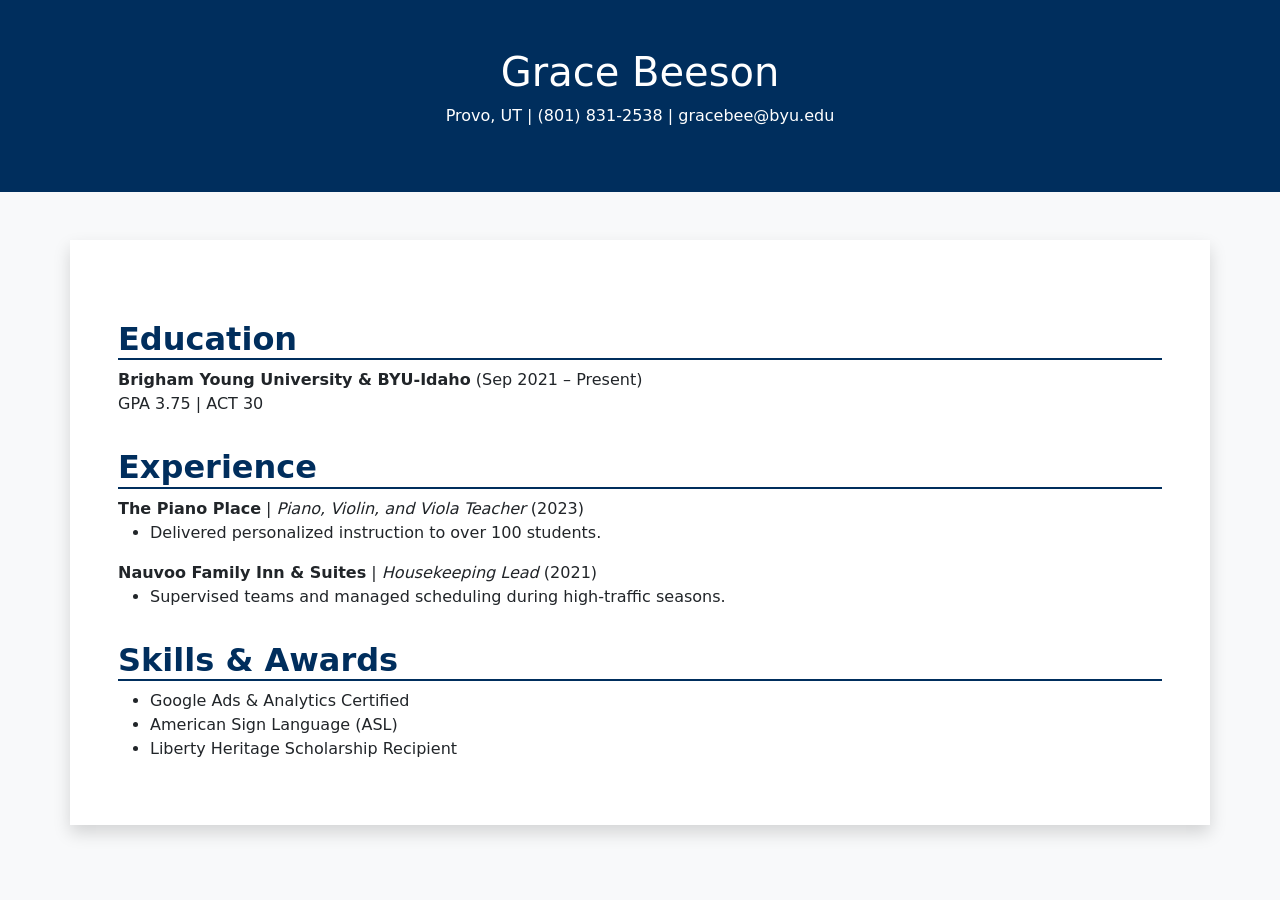
==== index.html @ 6b25d286 "Update index.html" ====
<!DOCTYPE html>
<html lang="en">
<head>
    <meta charset="UTF-8">
    <meta name="viewport" content="width=device-width, initial-scale=1.0">
    <title>Grace Beeson | Professional Resume</title>
    <link href="https://cdn.jsdelivr.net/npm/bootstrap@5.3.0/dist/css/bootstrap.min.css" rel="stylesheet">
    <style>
        .resume-header { background-color: #002e5d; color: white; padding: 3rem 0; }
        .section-title { border-bottom: 2px solid #002e5d; color: #002e5d; margin-top: 2rem; font-weight: bold; }
    </style>
</head>
<body class="bg-light">
    <header class="resume-header text-center">
        <h1>Grace Beeson</h1>
        <p>Provo, UT | (801) 831-2538 | gracebee@byu.edu</p>
    </header>

    <div class="container bg-white shadow my-5 p-5">
        <section>
            <h2 class="section-title">Education</h2>
            <p><strong>Brigham Young University & BYU-Idaho</strong> (Sep 2021 – Present)<br>
            GPA 3.75 | ACT 30</p>
        </section>

        <section>
            <h2 class="section-title">Experience</h2>
            <div class="mb-3">
                <strong>The Piano Place</strong> | <em>Piano, Violin, and Viola Teacher</em> (2023)
                <ul>
                    <li>Delivered personalized instruction to over 100 students.</li>
                </ul>
                <strong>Nauvoo Family Inn & Suites</strong> | <em>Housekeeping Lead</em> (2021)
                <ul>
                    <li>Supervised teams and managed scheduling during high-traffic seasons.</li>
                </ul>
            </div>
        </section>

        <section>
            <h2 class="section-title">Skills & Awards</h2>
            <ul>
                <li>Google Ads & Analytics Certified</li>
                <li>American Sign Language (ASL)</li>
                <li>Liberty Heritage Scholarship Recipient</li>
            </ul>
        </section>
    </div>
</body>
</html>
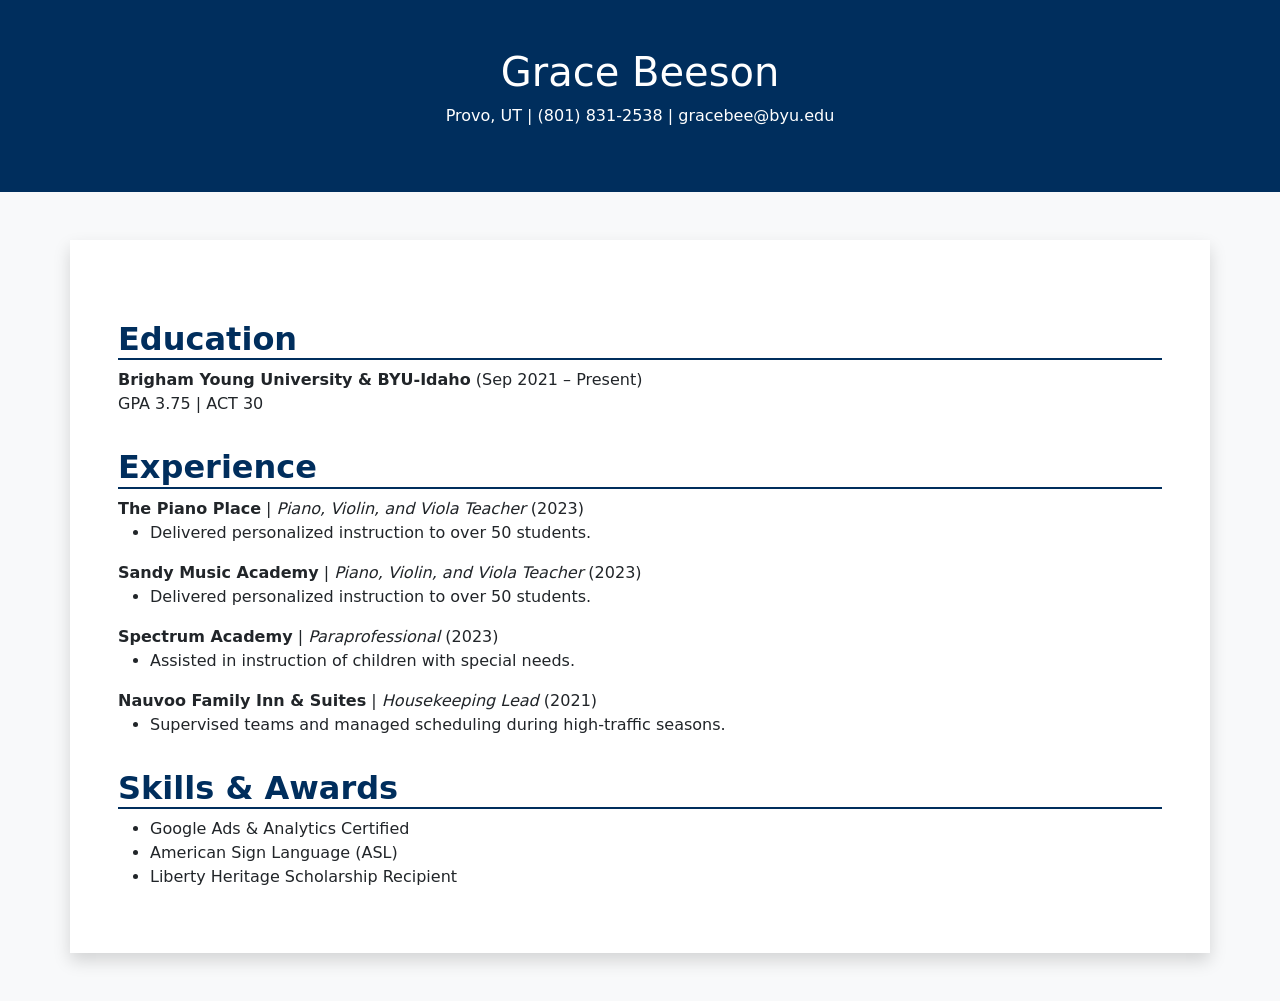
==== commit cd9adf9c: "Update index.html" ====
--- a/index.html
+++ b/index.html
@@ -28,7 +28,15 @@
             <div class="mb-3">
                 <strong>The Piano Place</strong> | <em>Piano, Violin, and Viola Teacher</em> (2023)
                 <ul>
-                    <li>Delivered personalized instruction to over 100 students.</li>
+                    <li>Delivered personalized instruction to over 50 students.</li>
+                </ul>
+                <strong>Sandy Music Academy</strong> | <em>Piano, Violin, and Viola Teacher</em> (2023)
+                <ul>
+                    <li>Delivered personalized instruction to over 50 students.</li>
+                </ul>
+                <strong>Spectrum Academy</strong> | <em>Paraprofessional</em> (2023)
+                <ul>
+                    <li>Assisted in instruction of children with special needs.</li>
                 </ul>
                 <strong>Nauvoo Family Inn & Suites</strong> | <em>Housekeeping Lead</em> (2021)
                 <ul>
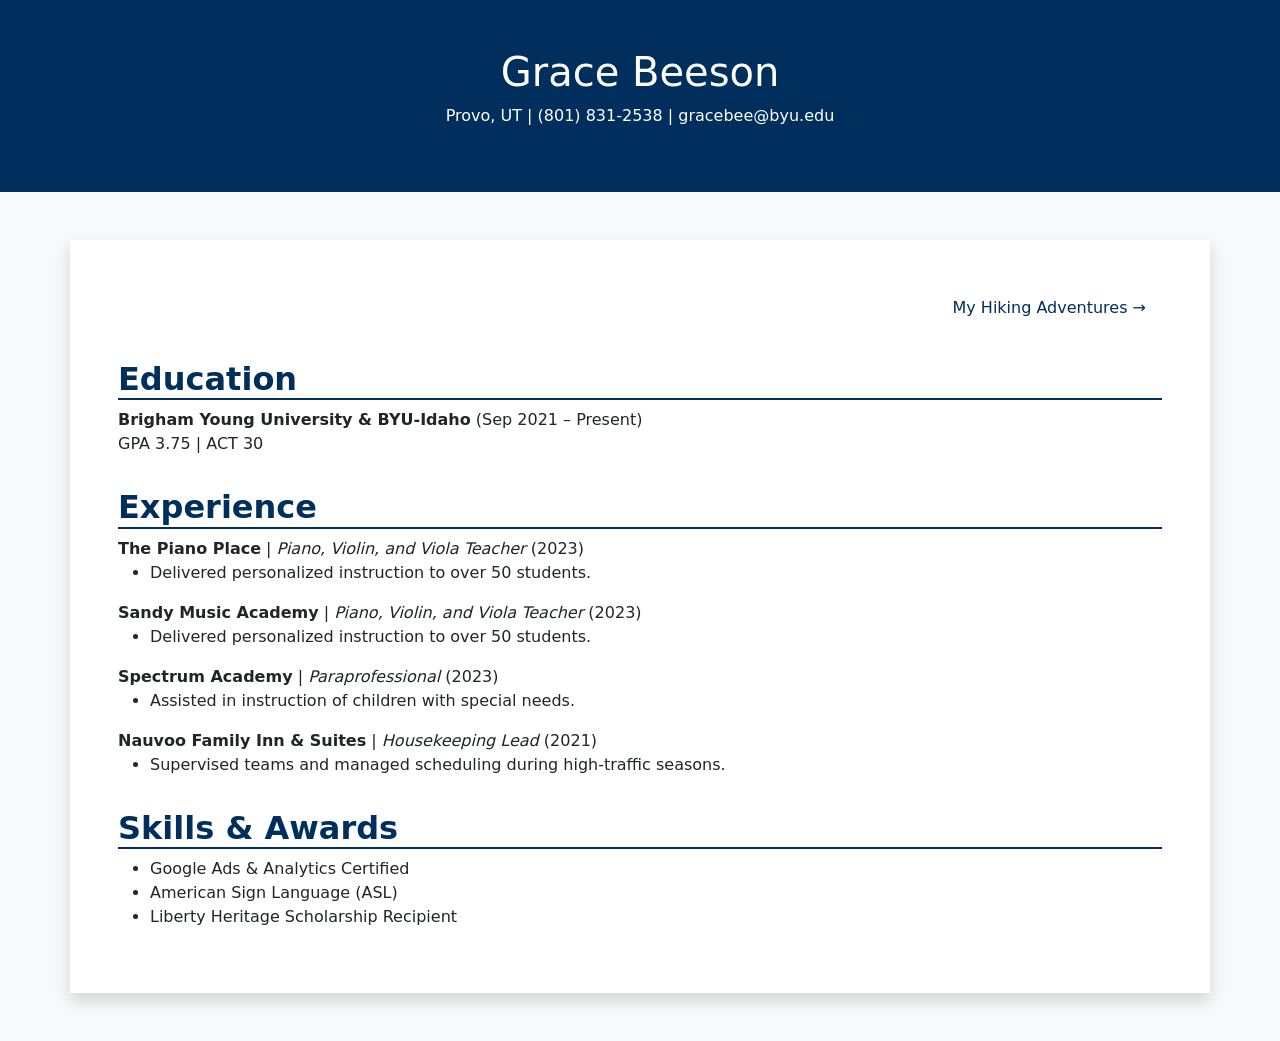
==== commit 7be83fbb: "Update index.html" ====
--- a/index.html
+++ b/index.html
@@ -8,6 +8,8 @@
     <style>
         .resume-header { background-color: #002e5d; color: white; padding: 3rem 0; }
         .section-title { border-bottom: 2px solid #002e5d; color: #002e5d; margin-top: 2rem; font-weight: bold; }
+        .nav-link { color: #002e5d; font-weight: 500; }
+        .nav-link:hover { text-decoration: underline; }
     </style>
 </head>
 <body class="bg-light">
@@ -17,6 +19,14 @@
     </header>
 
     <div class="container bg-white shadow my-5 p-5">
+        <nav class="mb-4">
+            <ul class="nav justify-content-end">
+                <li class="nav-item">
+                    <a class="nav-link" href="hiking.html">My Hiking Adventures &rarr;</a>
+                </li>
+            </ul>
+        </nav>
+
         <section>
             <h2 class="section-title">Education</h2>
             <p><strong>Brigham Young University & BYU-Idaho</strong> (Sep 2021 – Present)<br>
